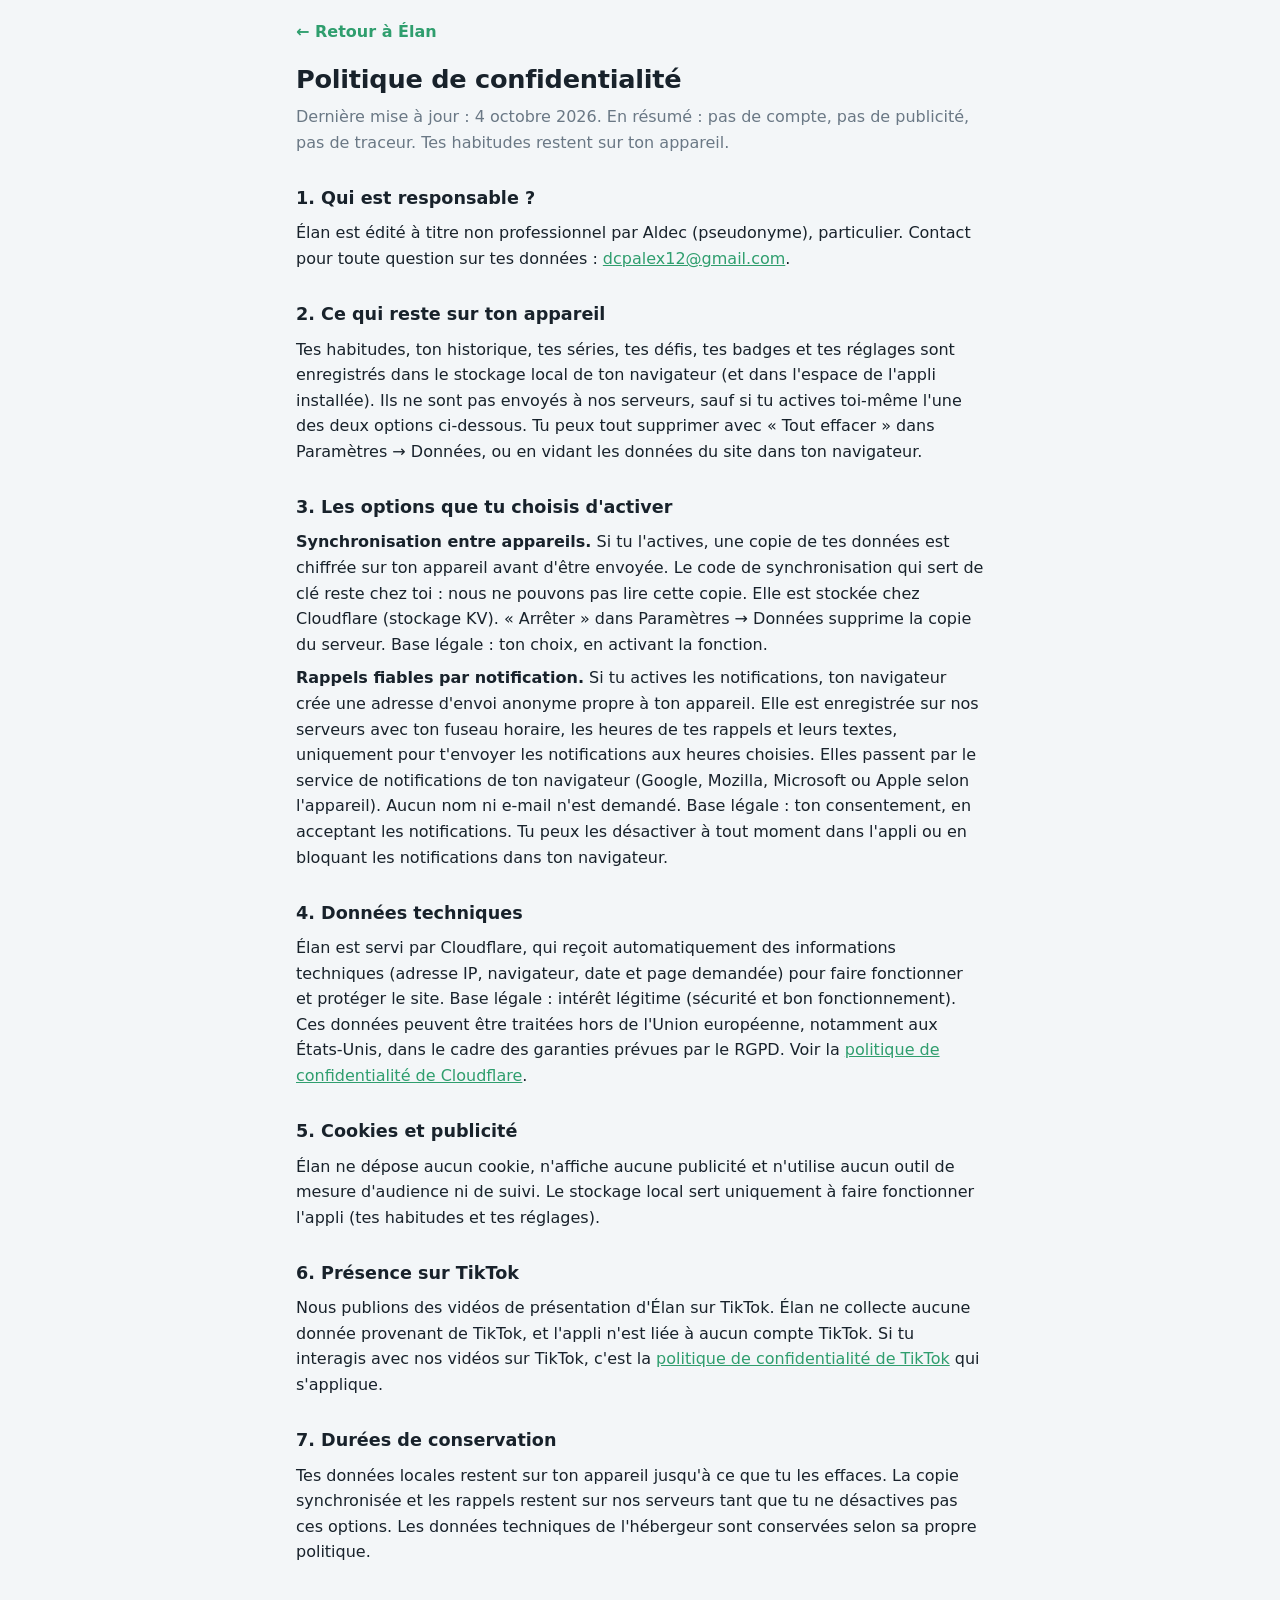
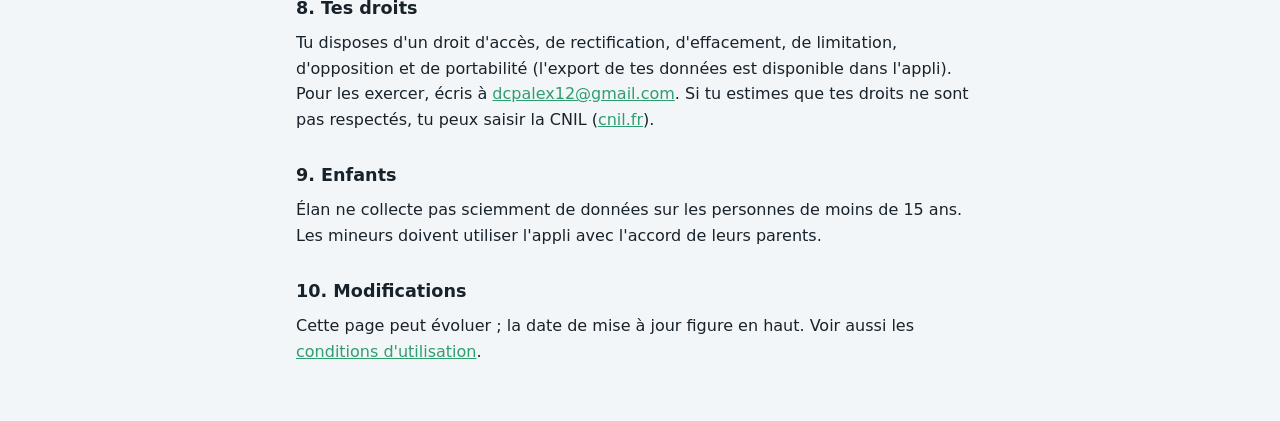
==== confidentialite.html @ 267cb794 "Pages confidentialite et conditions d'utilisation, liens dans les parametres, sitemap Co-Authored-By" ====
<!DOCTYPE html>
<html lang="fr">
<head>
<meta charset="UTF-8">
<meta name="viewport" content="width=device-width, initial-scale=1, viewport-fit=cover">
<title>Politique de confidentialité – Élan</title>
<meta name="description" content="Comment Élan traite tes données : tout reste sur ton appareil, sans compte ni publicité. Synchronisation chiffrée et rappels facultatifs.">
<link rel="canonical" href="https://elan.alguisand.workers.dev/confidentialite">
<meta name="theme-color" content="#f3f6f8" media="(prefers-color-scheme: light)">
<meta name="theme-color" content="#0f161c" media="(prefers-color-scheme: dark)">
<link rel="icon" type="image/png" href="icons/icon-192.png">
<link rel="apple-touch-icon" href="icons/apple-touch-icon.png">
<link rel="stylesheet" href="legal.css">
</head>
<body>
<main class="page">
  <a class="back" href="./">← Retour à Élan</a>
  <h1>Politique de confidentialité</h1>
  <p class="lead">Dernière mise à jour : 4 octobre 2026. En résumé : pas de compte, pas de publicité, pas de traceur. Tes habitudes restent sur ton appareil.</p>

  <h2>1. Qui est responsable ?</h2>
  <p>Élan est édité à titre non professionnel par Aldec (pseudonyme), particulier. Contact pour toute question sur tes données : <a href="mailto:dcpalex12@gmail.com">dcpalex12@gmail.com</a>.</p>

  <h2>2. Ce qui reste sur ton appareil</h2>
  <p>Tes habitudes, ton historique, tes séries, tes défis, tes badges et tes réglages sont enregistrés dans le stockage local de ton navigateur (et dans l'espace de l'appli installée). Ils ne sont pas envoyés à nos serveurs, sauf si tu actives toi-même l'une des deux options ci-dessous. Tu peux tout supprimer avec « Tout effacer » dans Paramètres → Données, ou en vidant les données du site dans ton navigateur.</p>

  <h2>3. Les options que tu choisis d'activer</h2>
  <p><strong>Synchronisation entre appareils.</strong> Si tu l'actives, une copie de tes données est chiffrée sur ton appareil avant d'être envoyée. Le code de synchronisation qui sert de clé reste chez toi : nous ne pouvons pas lire cette copie. Elle est stockée chez Cloudflare (stockage KV). « Arrêter » dans Paramètres → Données supprime la copie du serveur. Base légale : ton choix, en activant la fonction.</p>
  <p><strong>Rappels fiables par notification.</strong> Si tu actives les notifications, ton navigateur crée une adresse d'envoi anonyme propre à ton appareil. Elle est enregistrée sur nos serveurs avec ton fuseau horaire, les heures de tes rappels et leurs textes, uniquement pour t'envoyer les notifications aux heures choisies. Elles passent par le service de notifications de ton navigateur (Google, Mozilla, Microsoft ou Apple selon l'appareil). Aucun nom ni e-mail n'est demandé. Base légale : ton consentement, en acceptant les notifications. Tu peux les désactiver à tout moment dans l'appli ou en bloquant les notifications dans ton navigateur.</p>

  <h2>4. Données techniques</h2>
  <p>Élan est servi par Cloudflare, qui reçoit automatiquement des informations techniques (adresse IP, navigateur, date et page demandée) pour faire fonctionner et protéger le site. Base légale : intérêt légitime (sécurité et bon fonctionnement). Ces données peuvent être traitées hors de l'Union européenne, notamment aux États-Unis, dans le cadre des garanties prévues par le RGPD. Voir la <a href="https://www.cloudflare.com/privacypolicy/" rel="noopener">politique de confidentialité de Cloudflare</a>.</p>

  <h2>5. Cookies et publicité</h2>
  <p>Élan ne dépose aucun cookie, n'affiche aucune publicité et n'utilise aucun outil de mesure d'audience ni de suivi. Le stockage local sert uniquement à faire fonctionner l'appli (tes habitudes et tes réglages).</p>

  <h2>6. Présence sur TikTok</h2>
  <p>Nous publions des vidéos de présentation d'Élan sur TikTok. Élan ne collecte aucune donnée provenant de TikTok, et l'appli n'est liée à aucun compte TikTok. Si tu interagis avec nos vidéos sur TikTok, c'est la <a href="https://www.tiktok.com/legal/page/eea/privacy-policy/fr" rel="noopener">politique de confidentialité de TikTok</a> qui s'applique.</p>

  <h2>7. Durées de conservation</h2>
  <p>Tes données locales restent sur ton appareil jusqu'à ce que tu les effaces. La copie synchronisée et les rappels restent sur nos serveurs tant que tu ne désactives pas ces options. Les données techniques de l'hébergeur sont conservées selon sa propre politique.</p>

  <h2>8. Tes droits</h2>
  <p>Tu disposes d'un droit d'accès, de rectification, d'effacement, de limitation, d'opposition et de portabilité (l'export de tes données est disponible dans l'appli). Pour les exercer, écris à <a href="mailto:dcpalex12@gmail.com">dcpalex12@gmail.com</a>. Si tu estimes que tes droits ne sont pas respectés, tu peux saisir la CNIL (<a href="https://www.cnil.fr/" rel="noopener">cnil.fr</a>).</p>

  <h2>9. Enfants</h2>
  <p>Élan ne collecte pas sciemment de données sur les personnes de moins de 15 ans. Les mineurs doivent utiliser l'appli avec l'accord de leurs parents.</p>

  <h2>10. Modifications</h2>
  <p>Cette page peut évoluer ; la date de mise à jour figure en haut. Voir aussi les <a href="conditions">conditions d'utilisation</a>.</p>
</main>
</body>
</html>
---- legal.css ----
/* Élan – pages légales */
:root{--bg:#f3f6f8;--card:#fff;--ink:#18222b;--muted:#6a7885;--line:#e1e6ea;--accent:#2f9e6e}
@media (prefers-color-scheme:dark){:root{--bg:#0f161c;--card:#18222b;--ink:#e8eef3;--muted:#8d9ba8;--line:#27333e;--accent:#4cc38a}}
*{box-sizing:border-box}
html,body{margin:0;background:var(--bg);color:var(--ink)}
body{font:1rem/1.6 system-ui,-apple-system,"Segoe UI",Roboto,sans-serif}
.page{max-width:720px;margin:0 auto;padding:calc(env(safe-area-inset-top) + 1.2rem) 1rem 3rem}
.back{display:inline-block;margin-bottom:1rem;color:var(--accent);text-decoration:none;font-weight:600}
h1{font-size:1.6rem;letter-spacing:-.01em;margin:.2rem 0 .6rem;line-height:1.2}
h2{font-size:1.1rem;margin:1.8rem 0 .4rem}
.lead{color:var(--muted);margin:0 0 1rem}
p{margin:.5rem 0}
a{color:var(--accent)}
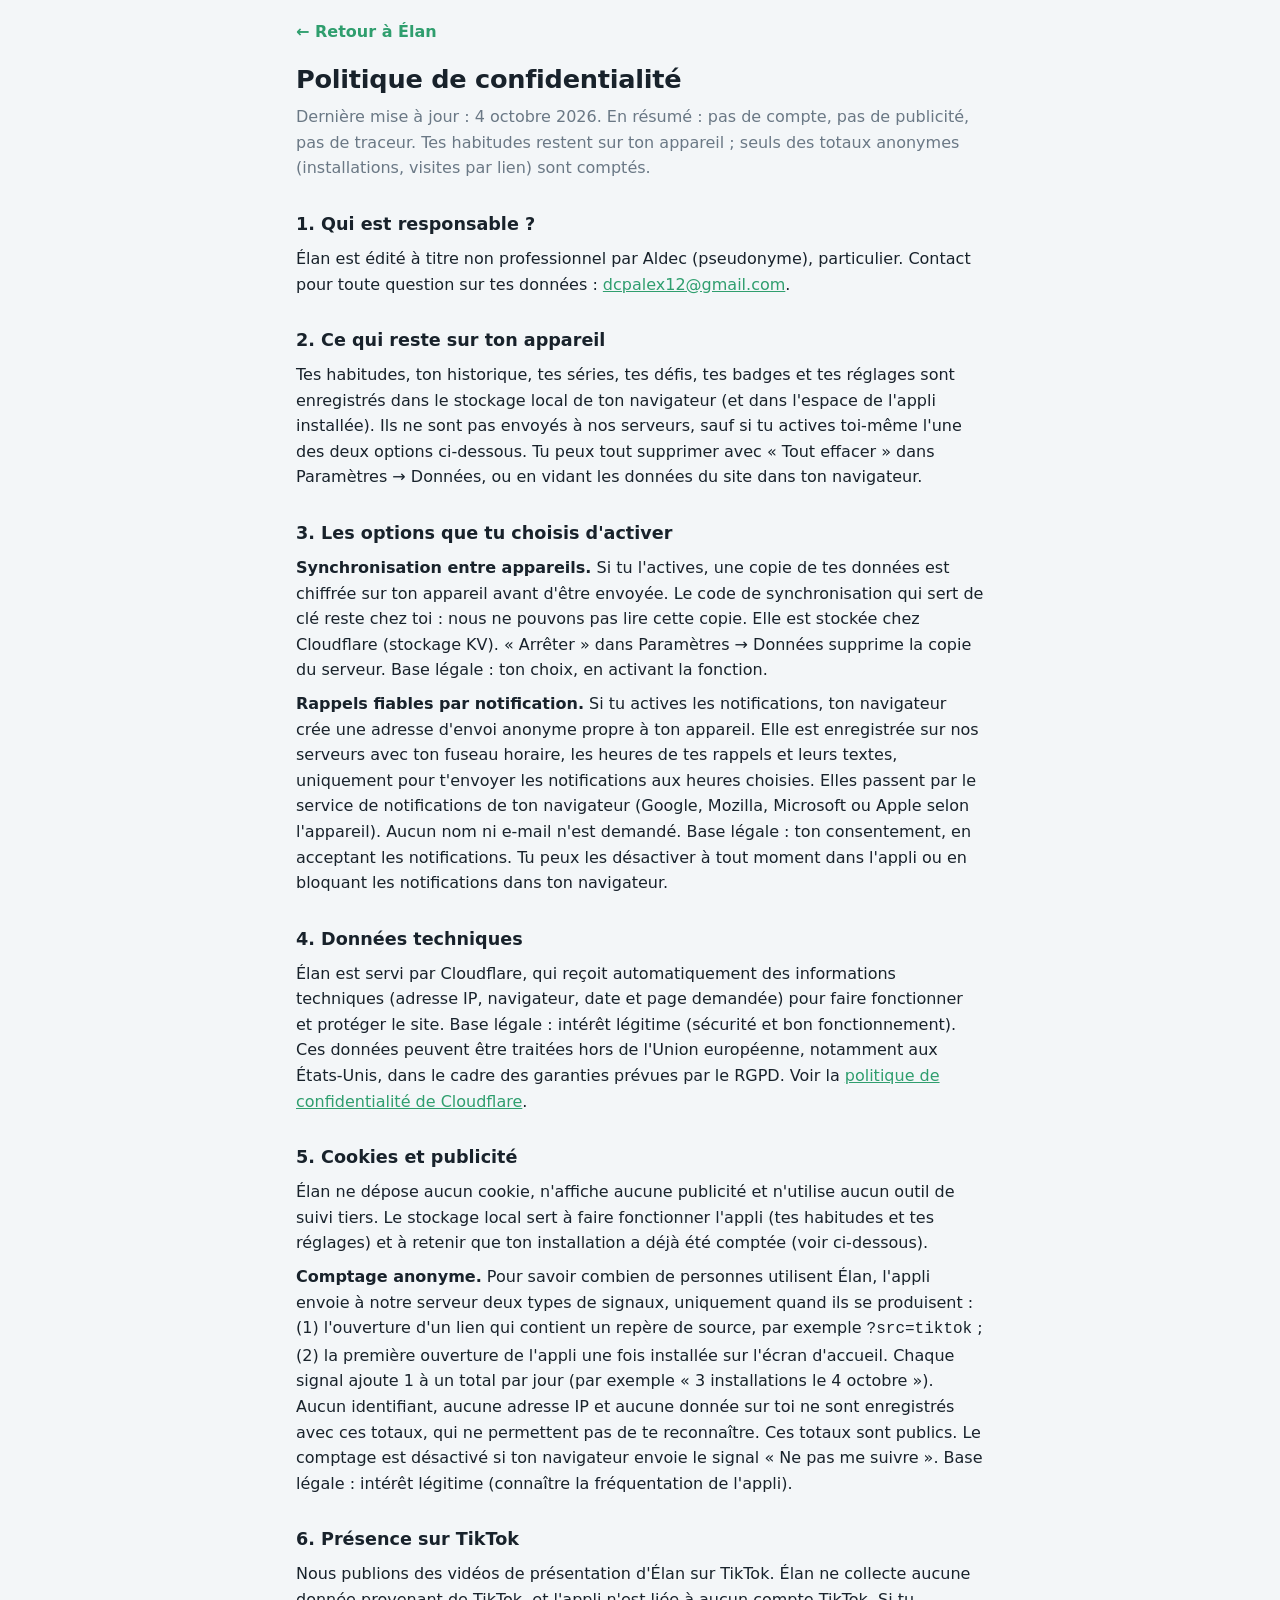
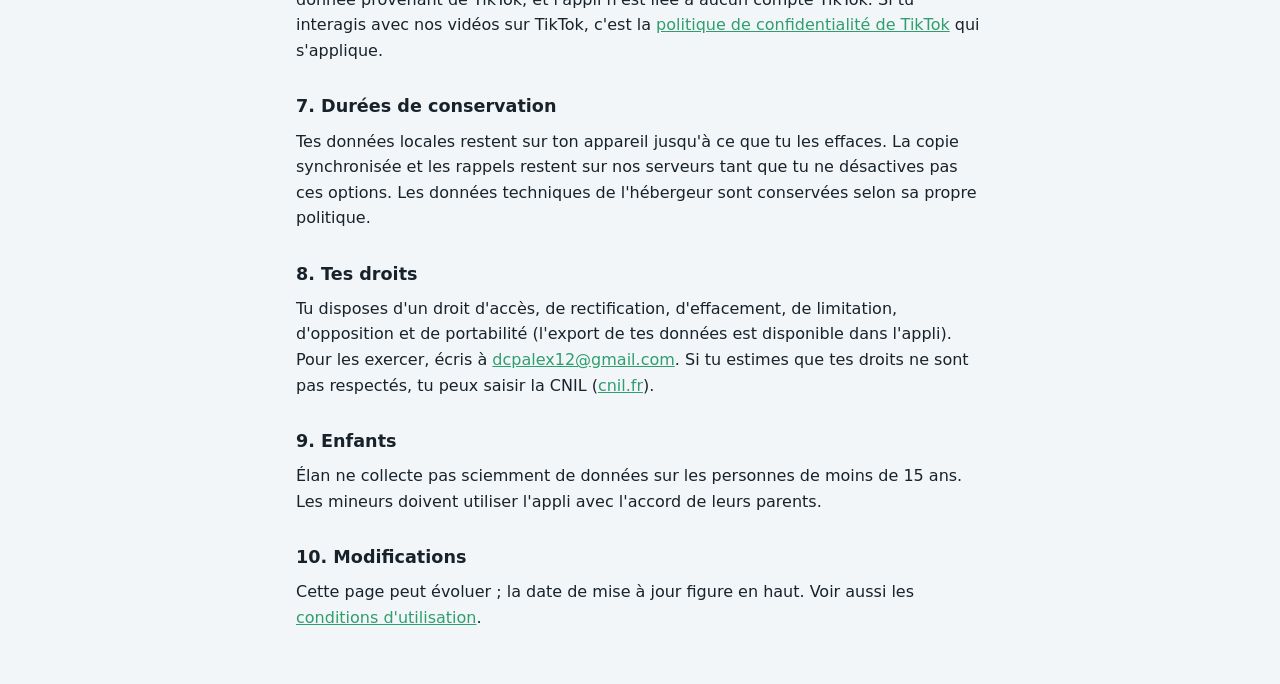
==== commit 5c0bce4c: "Comptage anonyme des installations et des visites par source (?src=), mise a jour de la politique de" ====
--- a/confidentialite.html
+++ b/confidentialite.html
@@ -16,7 +16,7 @@
 <main class="page">
   <a class="back" href="./">← Retour à Élan</a>
   <h1>Politique de confidentialité</h1>
-  <p class="lead">Dernière mise à jour : 4 octobre 2026. En résumé : pas de compte, pas de publicité, pas de traceur. Tes habitudes restent sur ton appareil.</p>
+  <p class="lead">Dernière mise à jour : 4 octobre 2026. En résumé : pas de compte, pas de publicité, pas de traceur. Tes habitudes restent sur ton appareil ; seuls des totaux anonymes (installations, visites par lien) sont comptés.</p>
 
   <h2>1. Qui est responsable ?</h2>
   <p>Élan est édité à titre non professionnel par Aldec (pseudonyme), particulier. Contact pour toute question sur tes données : <a href="mailto:dcpalex12@gmail.com">dcpalex12@gmail.com</a>.</p>
@@ -32,7 +32,8 @@
   <p>Élan est servi par Cloudflare, qui reçoit automatiquement des informations techniques (adresse IP, navigateur, date et page demandée) pour faire fonctionner et protéger le site. Base légale : intérêt légitime (sécurité et bon fonctionnement). Ces données peuvent être traitées hors de l'Union européenne, notamment aux États-Unis, dans le cadre des garanties prévues par le RGPD. Voir la <a href="https://www.cloudflare.com/privacypolicy/" rel="noopener">politique de confidentialité de Cloudflare</a>.</p>
 
   <h2>5. Cookies et publicité</h2>
-  <p>Élan ne dépose aucun cookie, n'affiche aucune publicité et n'utilise aucun outil de mesure d'audience ni de suivi. Le stockage local sert uniquement à faire fonctionner l'appli (tes habitudes et tes réglages).</p>
+  <p>Élan ne dépose aucun cookie, n'affiche aucune publicité et n'utilise aucun outil de suivi tiers. Le stockage local sert à faire fonctionner l'appli (tes habitudes et tes réglages) et à retenir que ton installation a déjà été comptée (voir ci-dessous).</p>
+  <p><strong>Comptage anonyme.</strong> Pour savoir combien de personnes utilisent Élan, l'appli envoie à notre serveur deux types de signaux, uniquement quand ils se produisent : (1) l'ouverture d'un lien qui contient un repère de source, par exemple <code>?src=tiktok</code> ; (2) la première ouverture de l'appli une fois installée sur l'écran d'accueil. Chaque signal ajoute 1 à un total par jour (par exemple « 3 installations le 4 octobre »). Aucun identifiant, aucune adresse IP et aucune donnée sur toi ne sont enregistrés avec ces totaux, qui ne permettent pas de te reconnaître. Ces totaux sont publics. Le comptage est désactivé si ton navigateur envoie le signal « Ne pas me suivre ». Base légale : intérêt légitime (connaître la fréquentation de l'appli).</p>
 
   <h2>6. Présence sur TikTok</h2>
   <p>Nous publions des vidéos de présentation d'Élan sur TikTok. Élan ne collecte aucune donnée provenant de TikTok, et l'appli n'est liée à aucun compte TikTok. Si tu interagis avec nos vidéos sur TikTok, c'est la <a href="https://www.tiktok.com/legal/page/eea/privacy-policy/fr" rel="noopener">politique de confidentialité de TikTok</a> qui s'applique.</p>
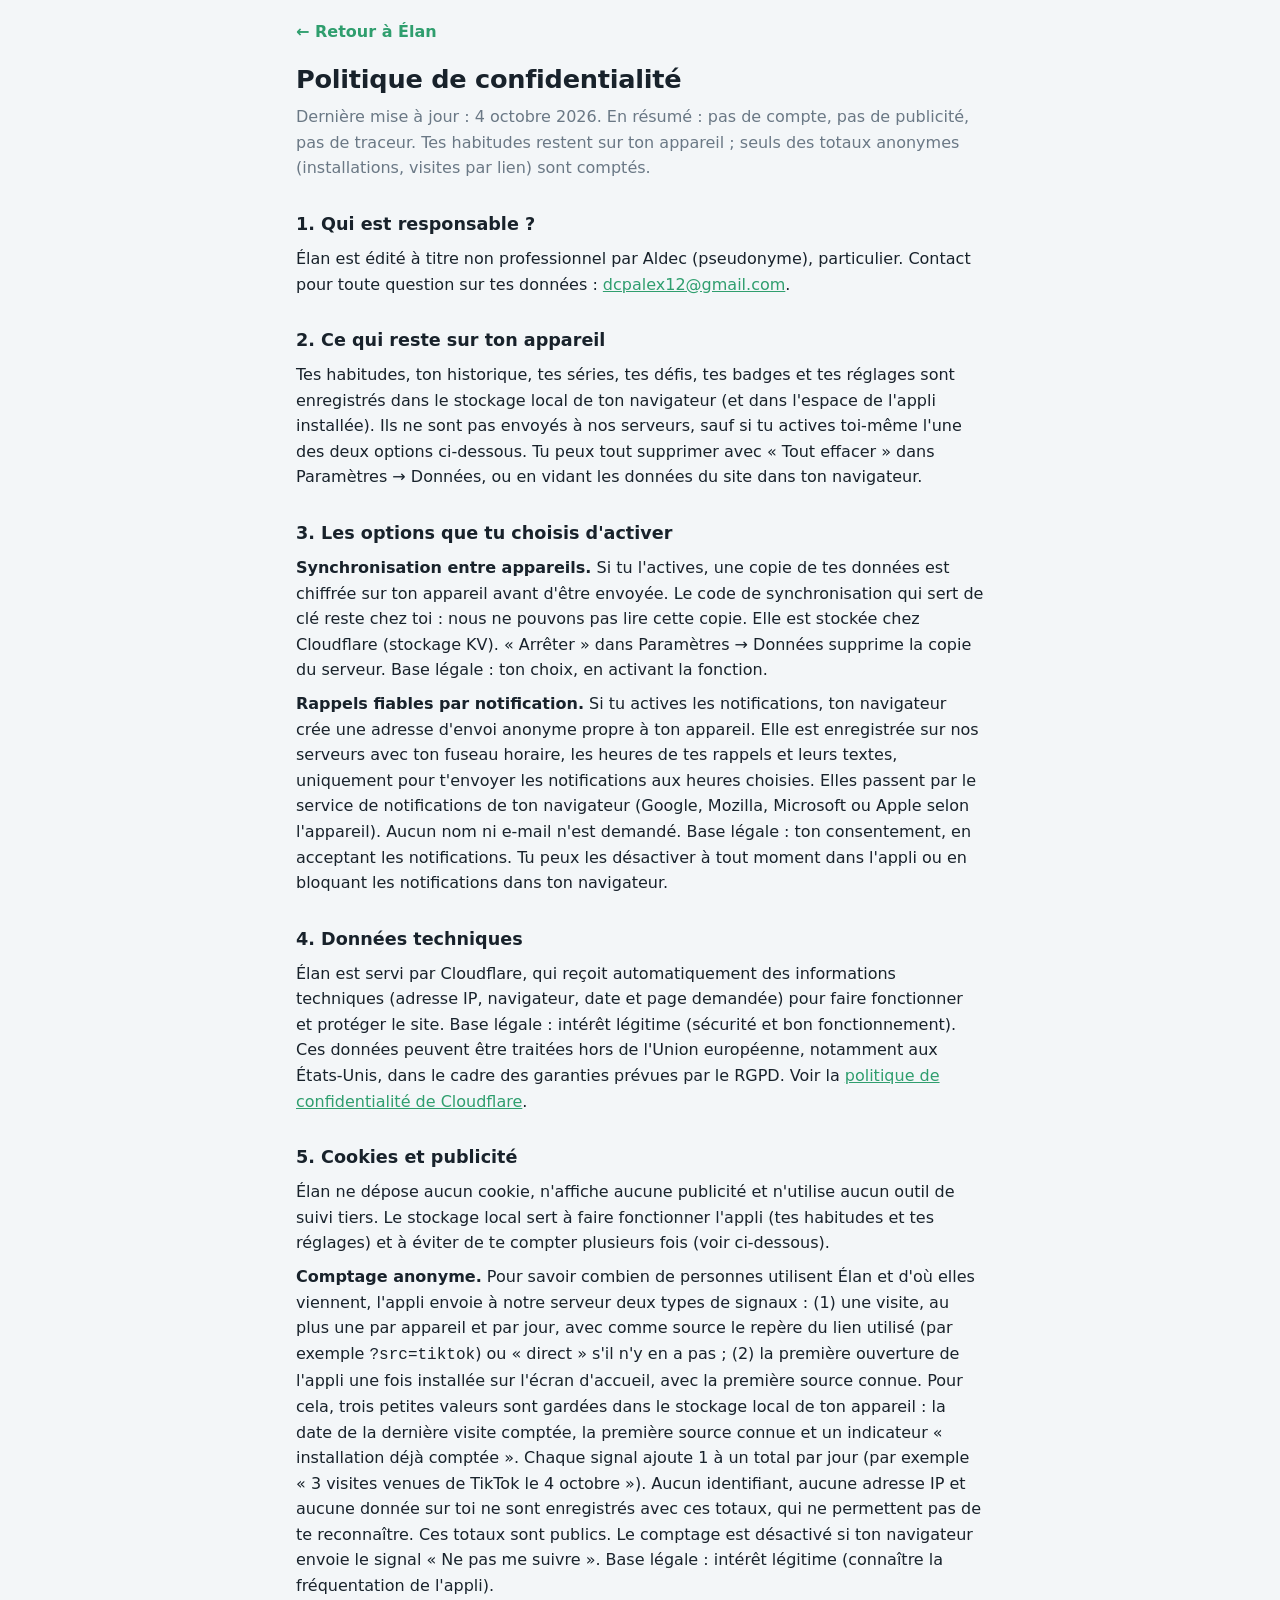
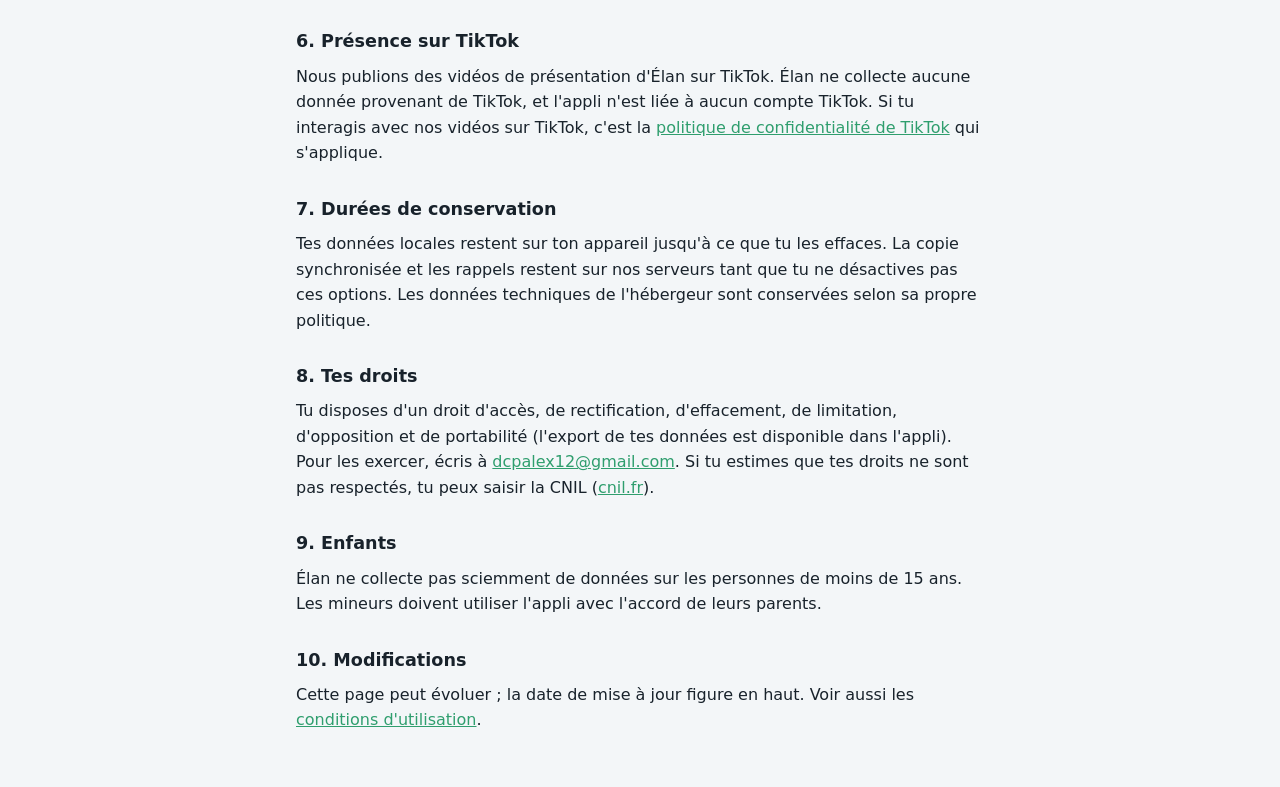
==== commit 787b60bf: "Page de statistiques (TikTok / autres / direct), visites comptees par source et installations attrib" ====
--- a/confidentialite.html
+++ b/confidentialite.html
@@ -32,8 +32,8 @@
   <p>Élan est servi par Cloudflare, qui reçoit automatiquement des informations techniques (adresse IP, navigateur, date et page demandée) pour faire fonctionner et protéger le site. Base légale : intérêt légitime (sécurité et bon fonctionnement). Ces données peuvent être traitées hors de l'Union européenne, notamment aux États-Unis, dans le cadre des garanties prévues par le RGPD. Voir la <a href="https://www.cloudflare.com/privacypolicy/" rel="noopener">politique de confidentialité de Cloudflare</a>.</p>
 
   <h2>5. Cookies et publicité</h2>
-  <p>Élan ne dépose aucun cookie, n'affiche aucune publicité et n'utilise aucun outil de suivi tiers. Le stockage local sert à faire fonctionner l'appli (tes habitudes et tes réglages) et à retenir que ton installation a déjà été comptée (voir ci-dessous).</p>
-  <p><strong>Comptage anonyme.</strong> Pour savoir combien de personnes utilisent Élan, l'appli envoie à notre serveur deux types de signaux, uniquement quand ils se produisent : (1) l'ouverture d'un lien qui contient un repère de source, par exemple <code>?src=tiktok</code> ; (2) la première ouverture de l'appli une fois installée sur l'écran d'accueil. Chaque signal ajoute 1 à un total par jour (par exemple « 3 installations le 4 octobre »). Aucun identifiant, aucune adresse IP et aucune donnée sur toi ne sont enregistrés avec ces totaux, qui ne permettent pas de te reconnaître. Ces totaux sont publics. Le comptage est désactivé si ton navigateur envoie le signal « Ne pas me suivre ». Base légale : intérêt légitime (connaître la fréquentation de l'appli).</p>
+  <p>Élan ne dépose aucun cookie, n'affiche aucune publicité et n'utilise aucun outil de suivi tiers. Le stockage local sert à faire fonctionner l'appli (tes habitudes et tes réglages) et à éviter de te compter plusieurs fois (voir ci-dessous).</p>
+  <p><strong>Comptage anonyme.</strong> Pour savoir combien de personnes utilisent Élan et d'où elles viennent, l'appli envoie à notre serveur deux types de signaux : (1) une visite, au plus une par appareil et par jour, avec comme source le repère du lien utilisé (par exemple <code>?src=tiktok</code>) ou « direct » s'il n'y en a pas ; (2) la première ouverture de l'appli une fois installée sur l'écran d'accueil, avec la première source connue. Pour cela, trois petites valeurs sont gardées dans le stockage local de ton appareil : la date de la dernière visite comptée, la première source connue et un indicateur « installation déjà comptée ». Chaque signal ajoute 1 à un total par jour (par exemple « 3 visites venues de TikTok le 4 octobre »). Aucun identifiant, aucune adresse IP et aucune donnée sur toi ne sont enregistrés avec ces totaux, qui ne permettent pas de te reconnaître. Ces totaux sont publics. Le comptage est désactivé si ton navigateur envoie le signal « Ne pas me suivre ». Base légale : intérêt légitime (connaître la fréquentation de l'appli).</p>
 
   <h2>6. Présence sur TikTok</h2>
   <p>Nous publions des vidéos de présentation d'Élan sur TikTok. Élan ne collecte aucune donnée provenant de TikTok, et l'appli n'est liée à aucun compte TikTok. Si tu interagis avec nos vidéos sur TikTok, c'est la <a href="https://www.tiktok.com/legal/page/eea/privacy-policy/fr" rel="noopener">politique de confidentialité de TikTok</a> qui s'applique.</p>
